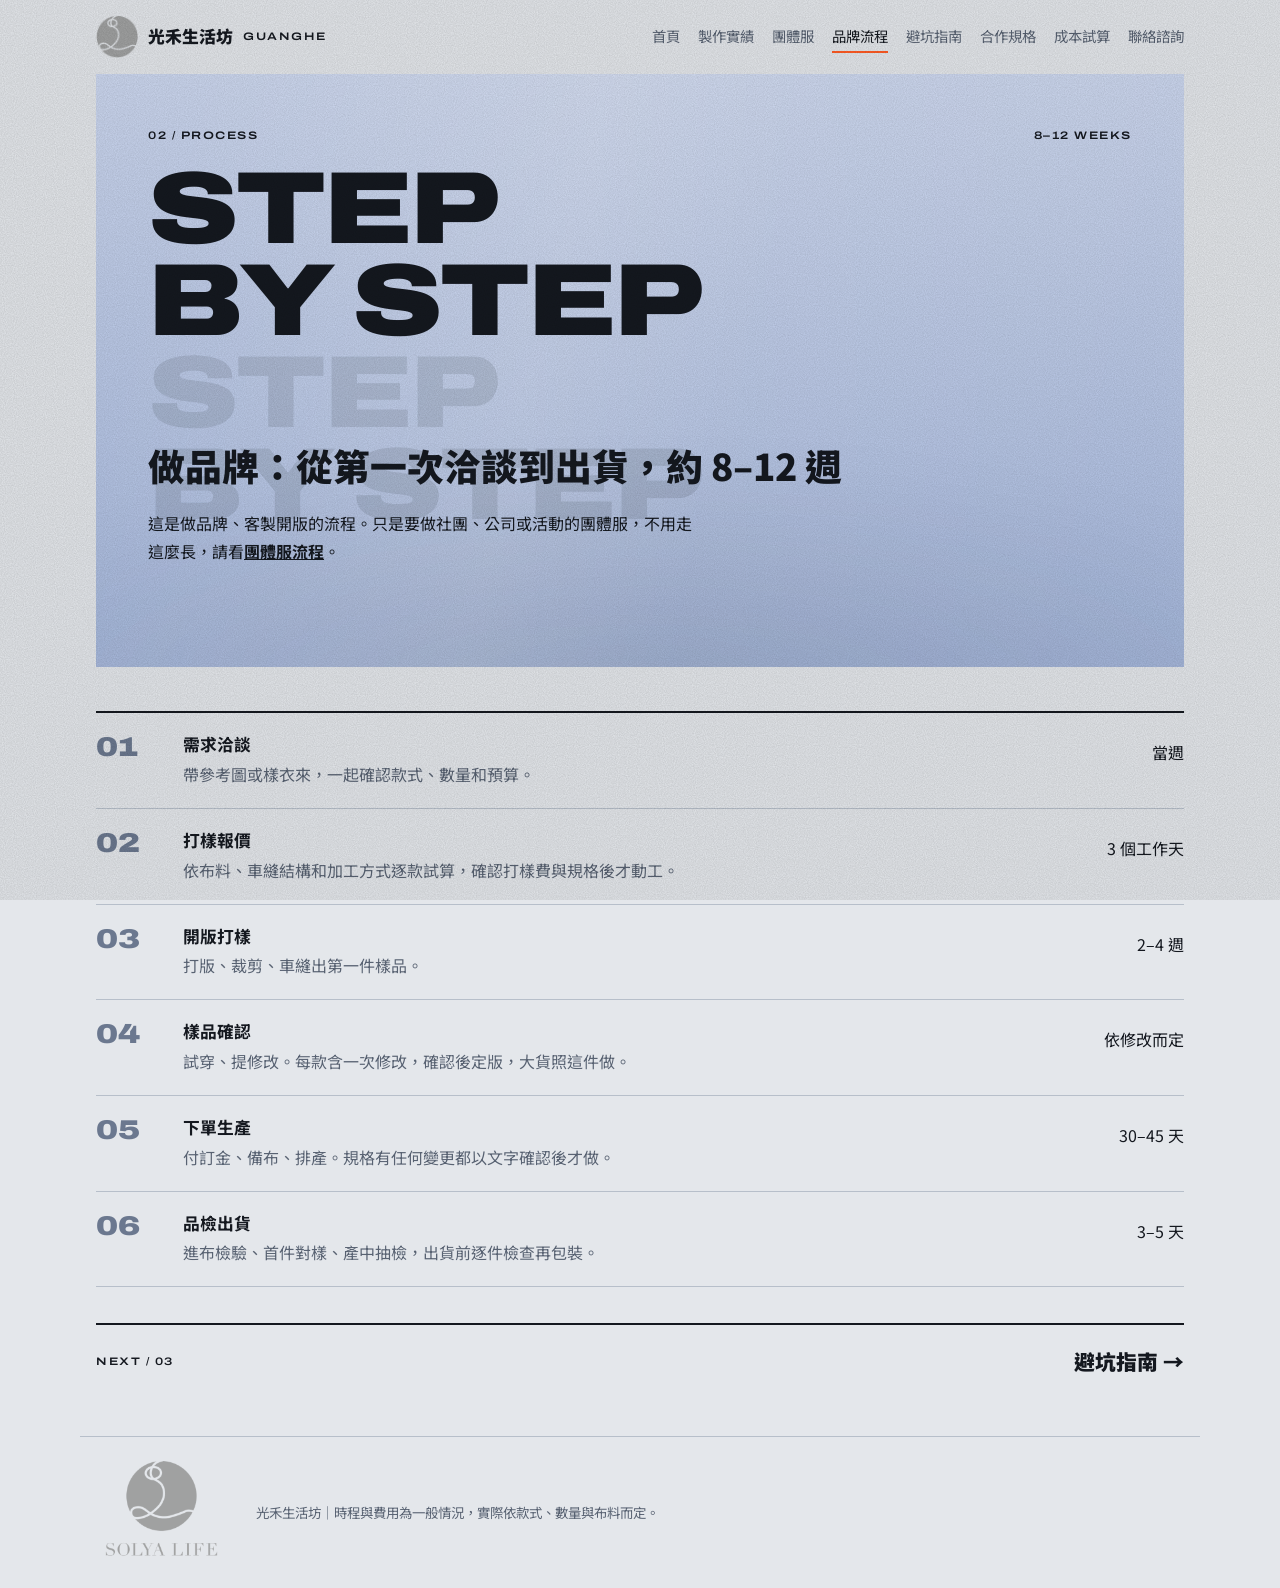
==== brand/index.html @ b58be85a "Split site into separate pages with own titles, canonical URLs and sitemap entries Co-Authored-By: C" ====
<!doctype html>
<html lang="zh-Hant">
<head>
<meta charset="utf-8">
<meta name="viewport" content="width=device-width,initial-scale=1,viewport-fit=cover">
<title>服飾品牌代工流程：從打樣到量產約 8–12 週｜光禾生活坊</title>
<meta name="description" content="想做自己的服飾品牌？客製開版的六個步驟：需求洽談、打樣報價、開版打樣、樣品確認、下單生產、品檢出貨，以及每一步需要的時間。">
<link rel="canonical" href="https://a4895349-cmyk.github.io/guanghe-brand-guide/brand/">
<link rel="icon" type="image/png" href="../favicon.png">
<link rel="apple-touch-icon" href="../favicon.png">
<meta property="og:title" content="服飾品牌代工流程：從打樣到量產約 8–12 週｜光禾生活坊">
<meta property="og:description" content="想做自己的服飾品牌？客製開版的六個步驟：需求洽談、打樣報價、開版打樣、樣品確認、下單生產、品檢出貨，以及每一步需要的時間。">
<meta property="og:type" content="website">
<meta property="og:url" content="https://a4895349-cmyk.github.io/guanghe-brand-guide/brand/">
<meta property="og:site_name" content="光禾生活坊">
<meta property="og:locale" content="zh_TW">
<meta property="og:image" content="https://a4895349-cmyk.github.io/guanghe-brand-guide/og.png">
<meta property="og:image:width" content="1200">
<meta property="og:image:height" content="630">
<meta name="twitter:card" content="summary_large_image">
<script type="application/ld+json">[{"@context": "https://schema.org", "@type": "BreadcrumbList", "itemListElement": [{"@type": "ListItem", "position": 1, "name": "首頁", "item": "https://a4895349-cmyk.github.io/guanghe-brand-guide/"}, {"@type": "ListItem", "position": 2, "name": "品牌流程", "item": "https://a4895349-cmyk.github.io/guanghe-brand-guide/brand/"}]}]</script>
<link rel="stylesheet" href="https://fonts.googleapis.com/css2?family=Archivo:wdth,wght@125,600;125,900&family=Noto+Sans+TC:wght@400;500;700;900&display=swap">
<link rel="stylesheet" href="../style.css">
</head>
<body data-root="../">

<header class="top"><div class="wrap">
  <a class="brand" href="../"><img class="logo" src="../favicon.png" alt="SOLYA LIFE" width="42" height="42">光禾生活坊 <span class="caps">Guanghe</span></a>
  <nav aria-label="網站頁面">
    <a href="../">首頁</a><a href="../works/">製作實績</a><a href="../team/">團體服</a><a href="../brand/" aria-current="page">品牌流程</a><a href="../guide/">避坑指南</a><a href="../spec/">合作規格</a><a href="../cost/">成本試算</a><a href="../contact/">聯絡諮詢</a>
  </nav>
</div></header>
<main class="wrap">
<section class="view" data-view="process">
  <div class="poster p-ice sub">
    <div class="top-row caps"><span>02 / Process</span><span>8–12 weeks</span></div>
    <div class="mega two">Step<br>by step</div>
    <h1 style="margin-top:clamp(34px,6vw,76px)">做品牌：從第一次洽談到出貨，約 8–12 週</h1>
    <p class="lead">這是做品牌、客製開版的流程。只是要做社團、公司或活動的團體服，不用走這麼長，請看<a href="../team/">團體服流程</a>。</p>
  </div>
  <div class="body">
    <ol class="steps">
      <li><span class="no">01</span><div><h3>需求洽談</h3><p>帶參考圖或樣衣來，一起確認款式、數量和預算。</p></div><span class="time">當週</span></li>
      <li><span class="no">02</span><div><h3>打樣報價</h3><p>依布料、車縫結構和加工方式逐款試算，確認打樣費與規格後才動工。</p></div><span class="time">3 個工作天</span></li>
      <li><span class="no">03</span><div><h3>開版打樣</h3><p>打版、裁剪、車縫出第一件樣品。</p></div><span class="time">2–4 週</span></li>
      <li><span class="no">04</span><div><h3>樣品確認</h3><p>試穿、提修改。每款含一次修改，確認後定版，大貨照這件做。</p></div><span class="time">依修改而定</span></li>
      <li><span class="no">05</span><div><h3>下單生產</h3><p>付訂金、備布、排產。規格有任何變更都以文字確認後才做。</p></div><span class="time">30–45 天</span></li>
      <li><span class="no">06</span><div><h3>品檢出貨</h3><p>進布檢驗、首件對樣、產中抽檢，出貨前逐件檢查再包裝。</p></div><span class="time">3–5 天</span></li>
    </ol>
    <a class="next" href="../guide/"><span class="caps">Next / 03</span><strong>避坑指南 →</strong></a>
  </div>
</section>
</main>
<footer><div class="wrap"><img class="lockup" src="../lockup.png" alt="SOLYA LIFE" width="132" height="103"><span>光禾生活坊｜時程與費用為一般情況，實際依款式、數量與布料而定。</span></div></footer>
<script src="../app.js"></script>
</body>
</html>
---- style.css ----
body{margin:0}img{max-width:100%}[hidden]{display:none!important}

/* Layout: a sports-editorial poster series — one poster per page, wide caps with ghost echoes, film grain, hairline registration marks. Single light look by choice. */
:root{
  color-scheme:light;
  --bg:#E4E7EB; --paper:#F3F5F7; --ink:#14181F; --muted:#586272; --line:#B7BFCA;
  --steel:#6B788F; --slate:#46516A; --blue:#2B7BC0; --ice:#BCCBE8; --hot:#FF5B24; --white:#FFFFFF;
  --display:"Archivo","Noto Sans TC","PingFang TC","Microsoft JhengHei",sans-serif;
  --body:"Noto Sans TC","PingFang TC","Microsoft JhengHei",sans-serif;
}
*{box-sizing:border-box}
body{background:var(--bg);color:var(--ink);font-family:var(--body);font-size:16px;line-height:1.75}
body::after{content:"";position:fixed;inset:0;pointer-events:none;z-index:50;opacity:.16;mix-blend-mode:multiply;
  background-image:url("data:image/svg+xml,%3Csvg xmlns='http://www.w3.org/2000/svg' width='220' height='220'%3E%3Cfilter id='n'%3E%3CfeTurbulence type='fractalNoise' baseFrequency='.9' numOctaves='2' stitchTiles='stitch'/%3E%3CfeColorMatrix values='0 0 0 0 0 0 0 0 0 0 0 0 0 0 0 0 0 0 .9 0'/%3E%3C/filter%3E%3Crect width='220' height='220' filter='url(%23n)'/%3E%3C/svg%3E")}
.wrap{max-width:1120px;margin:0 auto;padding-left:max(16px,env(safe-area-inset-left,0px));padding-right:max(16px,env(safe-area-inset-right,0px))}
h1,h2,h3,p{margin:0}
h1,h2,h3{font-family:var(--body);line-height:1.35;text-wrap:balance}
h1{font-size:clamp(1.5rem,4vw,2.3rem);font-weight:900}
h2{font-size:clamp(1.25rem,3vw,1.6rem);font-weight:900}
h3{font-size:1.05rem;font-weight:700}
a{color:inherit}
:focus-visible{outline:2px solid var(--hot);outline-offset:3px}
.caps{font-family:var(--display);font-stretch:125%;font-weight:600;font-size:.68rem;letter-spacing:.14em;text-transform:uppercase}
.mega{font-family:var(--display);font-stretch:125%;font-weight:900;text-transform:uppercase;line-height:.9;letter-spacing:-.02em;font-size:clamp(2.6rem,11.5vw,7.6rem);
  text-shadow:0 .86em 0 color-mix(in srgb,currentColor 20%,transparent),0 1.72em 0 color-mix(in srgb,currentColor 8%,transparent)}
.mega.two,.tile .en.two{text-shadow:0 1.8em 0 color-mix(in srgb,currentColor 11%,transparent)}
.lead{max-width:34em;color:var(--muted)}

header.top .wrap{display:flex;flex-wrap:wrap;gap:10px 28px;align-items:center;justify-content:space-between;padding-block:16px}
.brand{font-weight:900;font-size:1.05rem;text-decoration:none;display:flex;align-items:center;gap:10px}
.logo{width:42px;height:42px;object-fit:contain;display:block}
.lockup{width:132px;height:auto;display:block}
nav{display:flex;flex-wrap:wrap;gap:4px 18px}
nav a{text-decoration:none;font-size:.9rem;color:var(--muted);padding:2px 0;border-bottom:2px solid transparent}
nav a:hover{color:var(--ink)}
nav a[aria-current="page"]{color:var(--ink);border-bottom-color:var(--hot)}

.btn{display:inline-block;background:var(--ink);color:var(--white);font:700 .98rem var(--body);padding:.85em 1.6em;border:0;border-radius:999px;text-decoration:none;cursor:pointer}
.btn:hover{background:var(--hot);color:var(--ink)}
.btn.line{background:transparent;color:inherit;box-shadow:inset 0 0 0 1.5px currentColor}
.btn.line:hover{background:var(--white);color:var(--ink);box-shadow:none}
.cta{display:flex;flex-wrap:wrap;gap:12px;align-items:center}

/* posters */
.poster{position:relative;overflow:hidden;padding:clamp(22px,4.5vw,52px);display:grid;gap:18px;align-content:end;isolation:isolate}
.poster>*{position:relative;z-index:2;min-width:0}
.poster .top-row{display:flex;justify-content:space-between;gap:16px;flex-wrap:wrap}
.p-mist{background:linear-gradient(180deg,#EFF1F3,#D3D8DF);color:var(--ink)}
.p-steel{background:linear-gradient(165deg,#8E99AD,#5F6C84);color:var(--white)}
.p-blue{background:linear-gradient(170deg,#3C8CD0,#2468A8);color:var(--white)}
.p-ice{background:linear-gradient(180deg,#CCD7EF,#A9BBE0);color:var(--ink)}
.p-slate{background:linear-gradient(165deg,#66728B,#434E67);color:var(--white)}
.poster .lead{color:inherit;opacity:.82}
.hero{min-height:min(78vh,640px);padding-bottom:clamp(60px,9vw,120px)}
.sub{padding-bottom:clamp(54px,8vw,110px)}
.sub .mega{font-size:clamp(2.4rem,10vw,6.4rem)}

/* registration lines */
.reg{position:absolute;inset:0;z-index:1;pointer-events:none;color:inherit;opacity:.45}
.reg b{position:absolute;background:currentColor}
.reg b:nth-child(1){left:6%;top:0;bottom:0;width:1px}
.reg b:nth-child(2){right:6%;top:0;bottom:0;width:1px}
.reg b:nth-child(3){left:0;right:0;bottom:12%;height:1px}
.reg s{position:absolute;width:7px;height:7px;border-radius:50%;background:currentColor;bottom:calc(12% - 3px)}
.reg s:nth-of-type(1){left:calc(6% - 3px)}.reg s:nth-of-type(2){right:calc(6% - 3px)}

.stats{display:grid;grid-template-columns:repeat(4,minmax(0,1fr));border-bottom:1px solid var(--line)}
.stat{padding:22px 18px 20px 0;min-width:0}
.stat b{display:block;font-family:var(--display);font-stretch:125%;font-weight:900;font-size:clamp(1.5rem,3.4vw,2.3rem);line-height:1.15;font-variant-numeric:tabular-nums}
.stat span{color:var(--muted);font-size:.86rem}

.tiles{display:grid;grid-template-columns:repeat(3,minmax(0,1fr));gap:6px}
.tile{position:relative;overflow:hidden;aspect-ratio:4/5;max-width:100%;padding:18px;display:grid;align-content:space-between;text-decoration:none;min-width:0}
.tile .en{font-family:var(--display);font-stretch:125%;font-weight:900;font-size:clamp(1.3rem,3.6vw,2.4rem);line-height:.95;text-transform:uppercase;letter-spacing:-.01em;overflow-wrap:anywhere;
  text-shadow:0 .9em 0 color-mix(in srgb,currentColor 22%,transparent),0 1.8em 0 color-mix(in srgb,currentColor 9%,transparent)}
.tile .en.two{text-shadow:0 1.9em 0 color-mix(in srgb,currentColor 14%,transparent)}
.tile .zh{font-weight:700;display:block}
.tile small{display:block;opacity:.8;font-size:.82rem}
.tile::after{content:"";position:absolute;right:-18%;top:18%;width:70%;height:46%;border-radius:50%;background:currentColor;opacity:.16;filter:blur(26px);transform:rotate(-20deg);transition:transform .5s ease}
.tile:hover::after{transform:rotate(-20deg) translateX(-28px)}

.body{display:grid;gap:36px;padding-block:44px 56px}
.grid2{display:grid;grid-template-columns:repeat(2,minmax(0,1fr));gap:6px}
.card{background:var(--paper);padding:24px 22px;display:grid;gap:12px;align-content:start;min-width:0}
.card .caps{color:var(--steel)}
.card p{color:var(--muted);font-size:.94rem}
.chips{display:flex;flex-wrap:wrap;gap:6px;list-style:none;margin:0;padding:0}
.chips li{font-size:.86rem;padding:.2em .85em;border:1px solid var(--line);border-radius:999px;background:var(--white)}
.who li{background:transparent;border-color:var(--ink)}

.steps{list-style:none;margin:0;padding:0;border-top:2px solid var(--ink)}
.steps li{display:grid;grid-template-columns:4.2em minmax(0,1fr) 8.5em;gap:8px 20px;padding:20px 0;border-bottom:1px solid var(--line);align-items:start}
.steps .no{font-family:var(--display);font-stretch:125%;font-weight:900;font-size:1.7rem;line-height:1.1;color:var(--steel)}
.steps p{color:var(--muted);margin-top:4px}
.steps .time{text-align:right;padding-top:.3em;color:var(--ink)}

.wall .caps{color:var(--blue)}
.wall .fix b{color:var(--ink)}

.tablebox{overflow-x:auto;background:var(--paper)}
table{border-collapse:collapse;width:100%;min-width:520px}
th,td{text-align:left;padding:14px 18px;border-bottom:1px solid var(--line);vertical-align:top}
tr:last-child th,tr:last-child td{border-bottom:0}
th{font-weight:700;white-space:nowrap;width:9em}

.fields{display:grid;grid-template-columns:repeat(2,minmax(0,1fr));gap:12px}
.field{display:grid;gap:4px;min-width:0}
.field.full{grid-column:1/-1}
.field label{font-size:.85rem;color:var(--muted)}
input,select,textarea{font:inherit;color:var(--ink);background:var(--white);border:1px solid var(--line);border-radius:0;padding:.55em .7em;width:100%;min-width:0}
textarea{min-height:5.5em;resize:vertical}
.result{border-top:2px solid var(--ink);padding-top:14px;display:grid;gap:6px}
.result .row{display:flex;justify-content:space-between;gap:12px;font-variant-numeric:tabular-nums}
.result .big{font-family:var(--display);font-stretch:125%;font-weight:900;font-size:1.5rem}
.note{font-size:.85rem;color:var(--muted)}
.checks{list-style:none;margin:0;padding:0;display:grid}
.checks label{display:grid;grid-template-columns:1.4em minmax(0,1fr);gap:10px;padding:8px 0;border-bottom:1px solid var(--line);cursor:pointer}
.checks input{width:1.15em;height:1.15em;margin-top:.35em;accent-color:var(--ink);padding:0}

.services{display:grid;grid-template-columns:repeat(3,minmax(0,1fr));gap:6px}
.card ul.plain{margin:0;padding-left:1.2em;color:var(--muted);font-size:.94rem}
.tag{font-size:.72rem;font-weight:700;background:var(--hot);color:var(--ink);padding:.15em .6em;margin-left:.6em;border-radius:999px;vertical-align:middle}
details{border-bottom:1px solid var(--line);padding:14px 0}
details:first-of-type{border-top:2px solid var(--ink)}
summary{font-weight:700;cursor:pointer}
details p{color:var(--muted);margin-top:8px;max-width:42em}
.out{font-family:var(--body);white-space:pre-wrap;background:var(--white);border:1px solid var(--line);padding:14px;margin:0;font-size:.95rem;overflow-wrap:anywhere}
.ways{list-style:none;margin:0;padding:0;display:grid}
.ways li{display:grid;grid-template-columns:5em minmax(0,1fr);gap:12px;padding:10px 0;border-bottom:1px solid var(--line)}
.ways li span:first-child{padding-top:.5em;color:var(--steel)}
.ways li span:last-child{user-select:all;overflow-wrap:anywhere;font-weight:700}
.next{display:flex;justify-content:space-between;align-items:center;gap:16px;flex-wrap:wrap;border-top:2px solid var(--ink);padding-top:18px;text-decoration:none}
.next strong{font-size:1.3rem;font-weight:900}
.next:hover strong{color:var(--blue)}
footer .wrap{display:flex;flex-wrap:wrap;align-items:center;gap:16px 28px;padding-block:24px;font-size:.84rem;color:var(--muted);border-top:1px solid var(--line)}

/* sample gallery */
.chips li.has-btn{padding:0;border:0;background:none}
.chip-btn{font:inherit;font-size:.86rem;color:var(--ink);background:var(--white);border:1px solid var(--line);border-radius:999px;padding:.2em .5em .2em .85em;cursor:pointer;display:inline-flex;align-items:center;gap:.6em;transition:border-color .3s ease,background .3s ease}
.chip-btn:hover{border-color:var(--ink)}
.chip-btn .see{font-size:.74rem;color:var(--blue);border-left:1px solid var(--line);padding-left:.6em;white-space:nowrap}

.chip-btn{padding:.3em .6em .3em .35em}
.chip-ico{width:38px;height:38px;border-radius:50%;background:color-mix(in srgb,var(--ice) 50%,var(--white));display:grid;place-items:center;flex:none;transition:transform .5s ease}
.chip-ico svg{width:66%;height:66%;stroke:var(--slate);stroke-width:2.4;fill:none;stroke-linecap:round;stroke-linejoin:round;display:block}
.chip-btn:hover .chip-ico{transform:scale(1.12) rotate(-5deg)}
/* flow: a light band drifting across each poster, and content streaming in on page change */
.poster::before{content:"";position:absolute;z-index:1;inset:-30% -60%;pointer-events:none;
  background:linear-gradient(104deg,transparent 30%,color-mix(in srgb,var(--white) 16%,transparent) 46%,color-mix(in srgb,var(--white) 5%,transparent) 54%,transparent 70%);
  animation:flow 16s ease-in-out infinite alternate}
.poster::after{content:"";position:absolute;z-index:1;left:-20%;right:-20%;bottom:-45%;height:80%;pointer-events:none;border-radius:50%;
  background:radial-gradient(closest-side,color-mix(in srgb,currentColor 10%,transparent),transparent);filter:blur(36px);
  animation:tide 18s ease-in-out infinite alternate}
@keyframes flow{from{transform:translateX(-14%)}to{transform:translateX(14%)}}
@keyframes tide{from{transform:translate(-12%,0) scaleX(1)}to{transform:translate(12%,-10%) scaleX(1.15)}}
@keyframes sweep{from{transform:translateX(-2%);filter:blur(8px);opacity:0}to{transform:none;filter:blur(0);opacity:1}}
@keyframes rise{from{transform:translateY(10px);opacity:0}to{transform:none;filter:blur(0);opacity:1}}
@keyframes wipe{from{opacity:0}to{opacity:1}}
.view.enter .poster{animation:wipe 1s ease-out both}
.view.enter .mega{animation:sweep 1.4s ease-out .1s both}
.view.enter .poster .top-row,.view.enter .poster h1,.view.enter .poster .lead,.view.enter .poster .cta{animation:rise 1.1s ease-out both}
.view.enter .poster .top-row{animation-delay:.15s}.view.enter .poster h1{animation-delay:.35s}.view.enter .poster .lead{animation-delay:.45s}.view.enter .poster .cta{animation-delay:.55s}
.view.enter .stat,.view.enter .tile,.view.enter .card,.view.enter .steps li,.view.enter .tablebox tr,.view.enter .body>h2,.view.enter .body>div:not(.grid2):not(.tiles):not(.services):not(.tablebox),.view.enter details,.view.enter .next{animation:rise 1.1s ease-out both;animation-delay:calc(.5s + var(--i,0)*90ms)}
.card,.tile{transition:transform .6s ease,box-shadow .6s ease}
.card:hover{transform:translateY(-2px);box-shadow:0 14px 30px -18px color-mix(in srgb,var(--ink) 45%,transparent)}
.tile:hover{transform:translateY(-2px)}
@media (prefers-reduced-motion:reduce){.poster::before,.poster::after{animation:none}.view.enter *,.view.enter .poster{animation:none!important}.card,.tile{transition:none}}


.paths{display:grid;grid-template-columns:repeat(2,minmax(0,1fr));gap:10px;max-width:660px}
.path{display:grid;gap:3px;padding:16px 18px;background:color-mix(in srgb,var(--white) 74%,transparent);border:1.5px solid var(--ink);color:var(--ink);text-decoration:none;min-width:0;transition:background .4s ease,color .4s ease,transform .4s ease}
.path strong{font-size:1.2rem;font-weight:900}
.path em{font-style:normal;font-weight:700;font-size:.9rem}
.path span:last-child{font-size:.86rem;color:var(--muted)}
.path .caps{color:var(--blue)}
.path:hover{background:var(--ink);color:var(--white);transform:translateY(-2px)}
.path:hover span:last-child,.path:hover .caps{color:inherit}
.stats.three{grid-template-columns:repeat(3,minmax(0,1fr))}
.lead a,.note a{color:inherit;font-weight:700}
@media (max-width:760px){
  .paths,.stats.three{grid-template-columns:minmax(0,1fr)}
  .grid2,.services{grid-template-columns:minmax(0,1fr)}
  .tiles{grid-template-columns:repeat(2,minmax(0,1fr))}
  .stats{grid-template-columns:repeat(2,minmax(0,1fr))}
  .steps li{grid-template-columns:3em minmax(0,1fr)}
  .steps .time{grid-column:2;text-align:left;padding-top:0;color:var(--muted)}
  .hero{min-height:0}
}
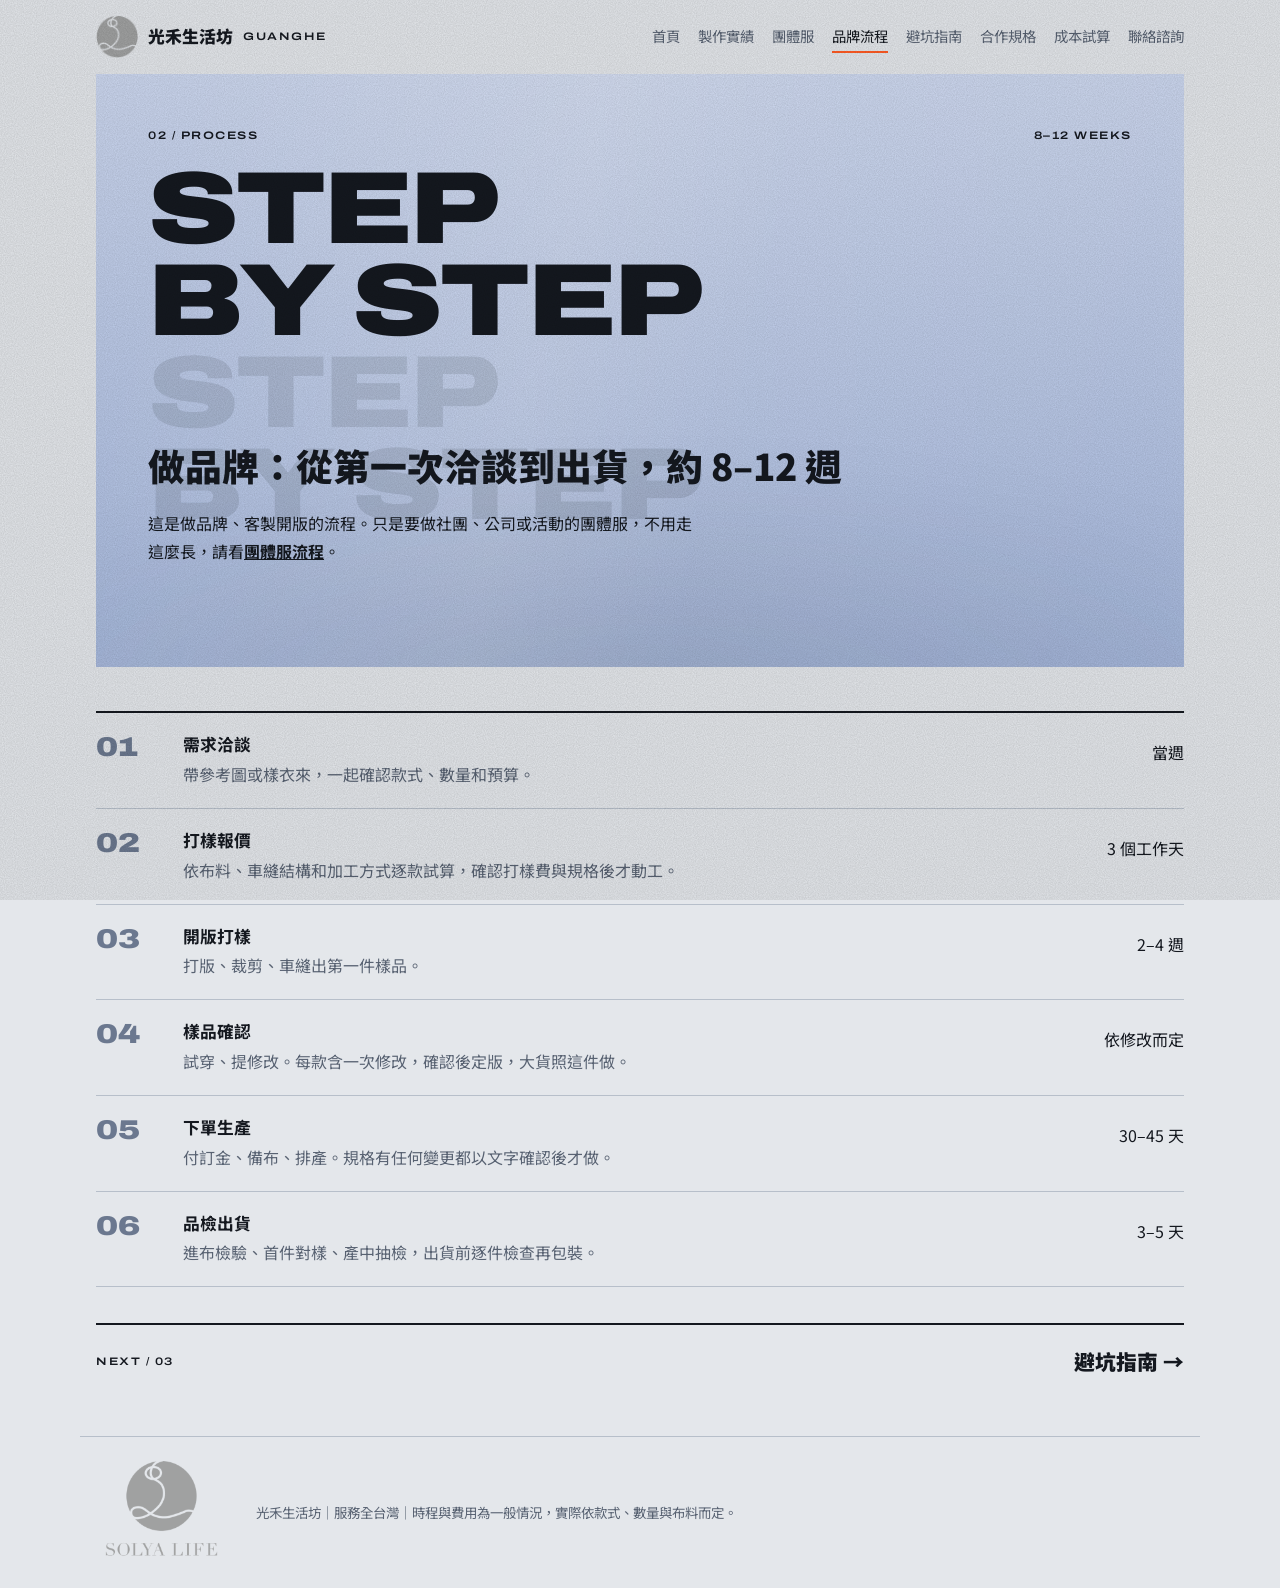
==== commit 6d86a73d: "State nationwide service area across pages and structured data Co-Authored-By: Claude Fable 5.2 <nor" ====
--- a/brand/index.html
+++ b/brand/index.html
@@ -51,7 +51,7 @@
   </div>
 </section>
 </main>
-<footer><div class="wrap"><img class="lockup" src="../lockup.png" alt="SOLYA LIFE" width="132" height="103"><span>光禾生活坊｜時程與費用為一般情況，實際依款式、數量與布料而定。</span></div></footer>
+<footer><div class="wrap"><img class="lockup" src="../lockup.png" alt="SOLYA LIFE" width="132" height="103"><span>光禾生活坊｜服務全台灣｜時程與費用為一般情況，實際依款式、數量與布料而定。</span></div></footer>
 <script src="../app.js"></script>
 </body>
 </html>
